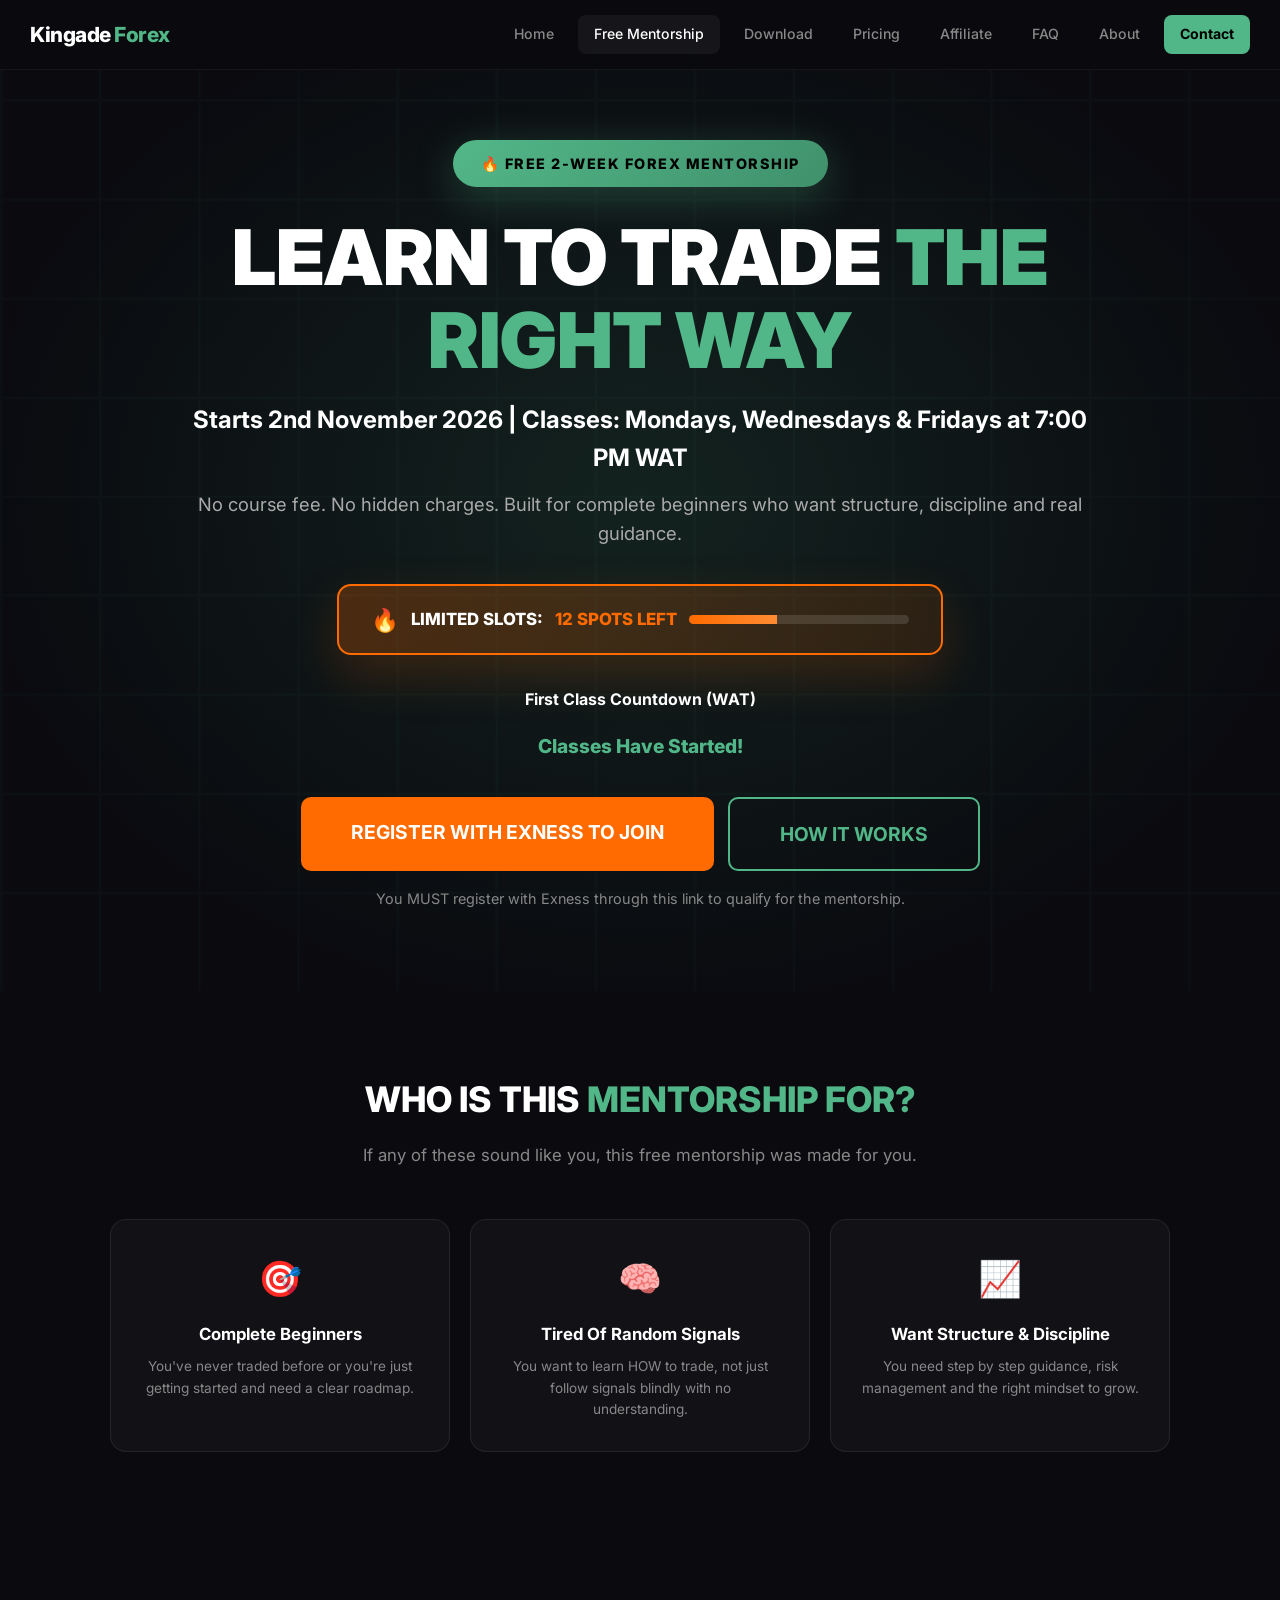
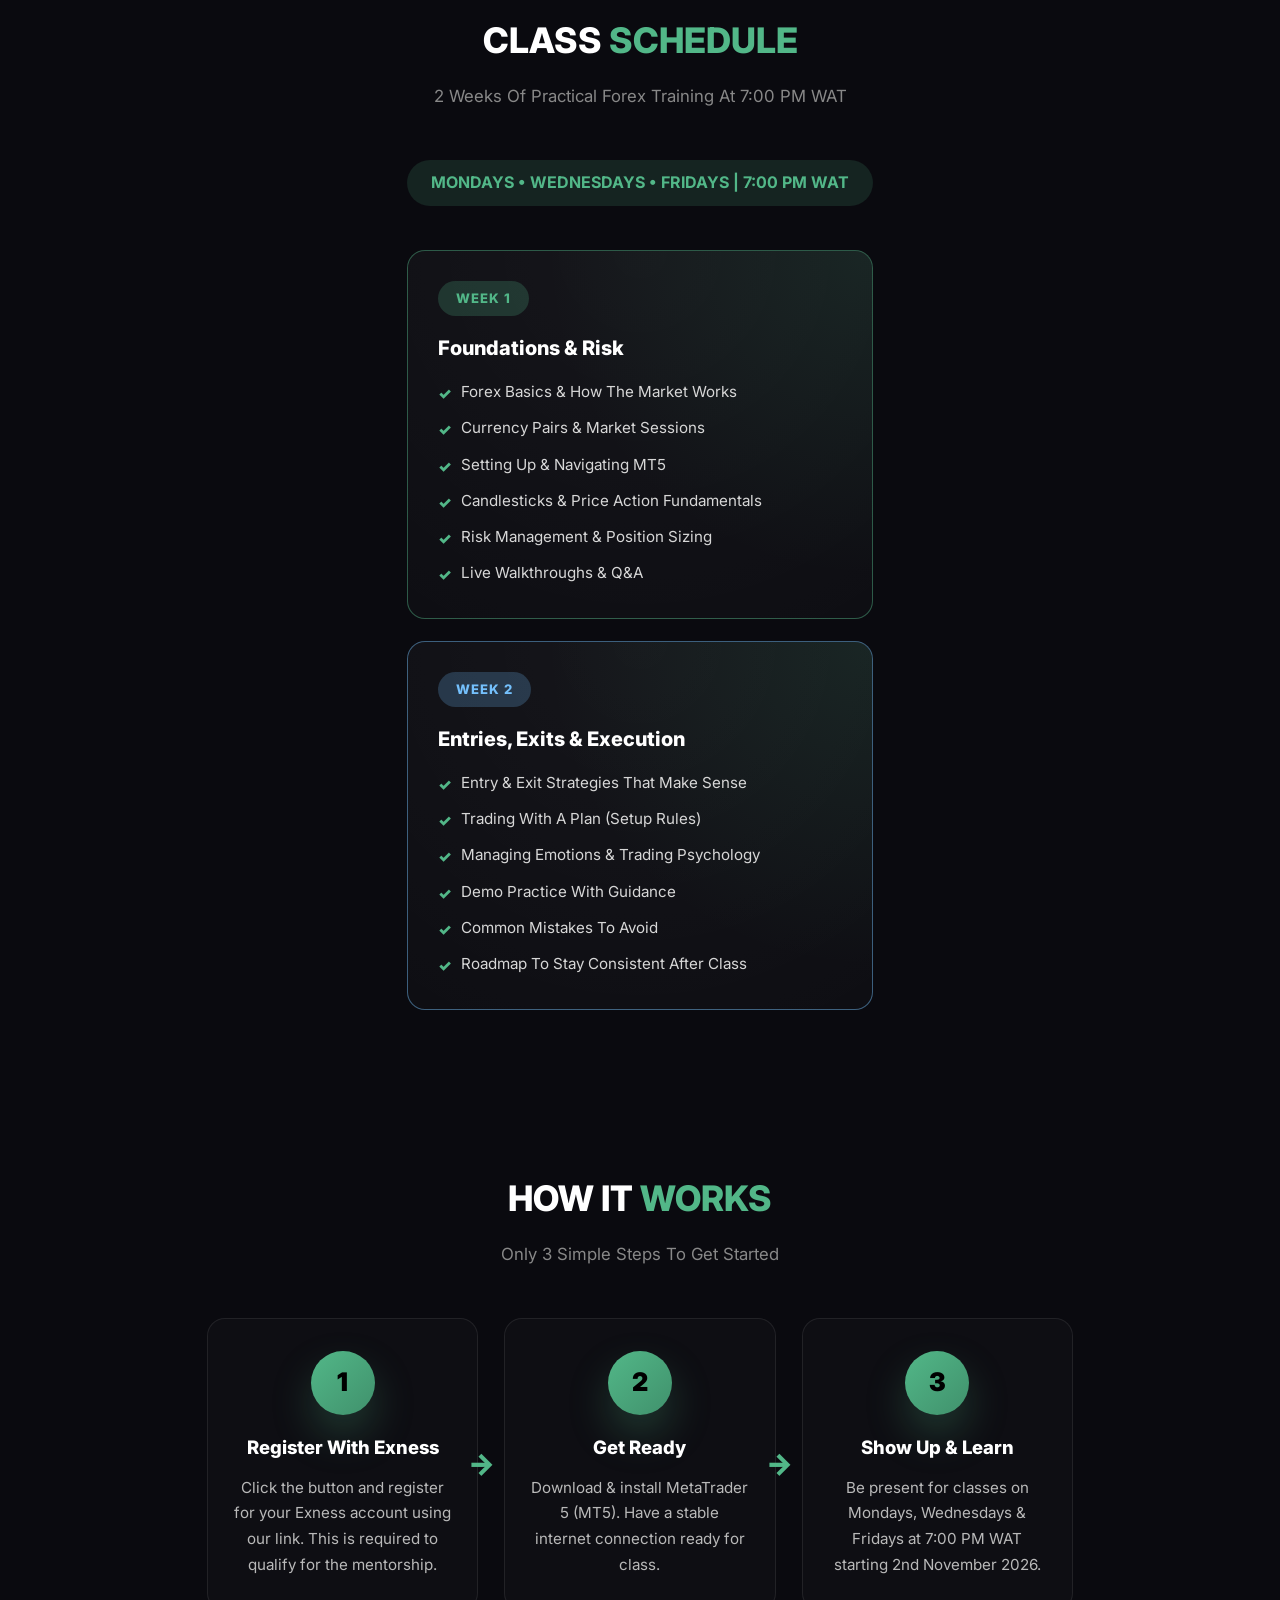
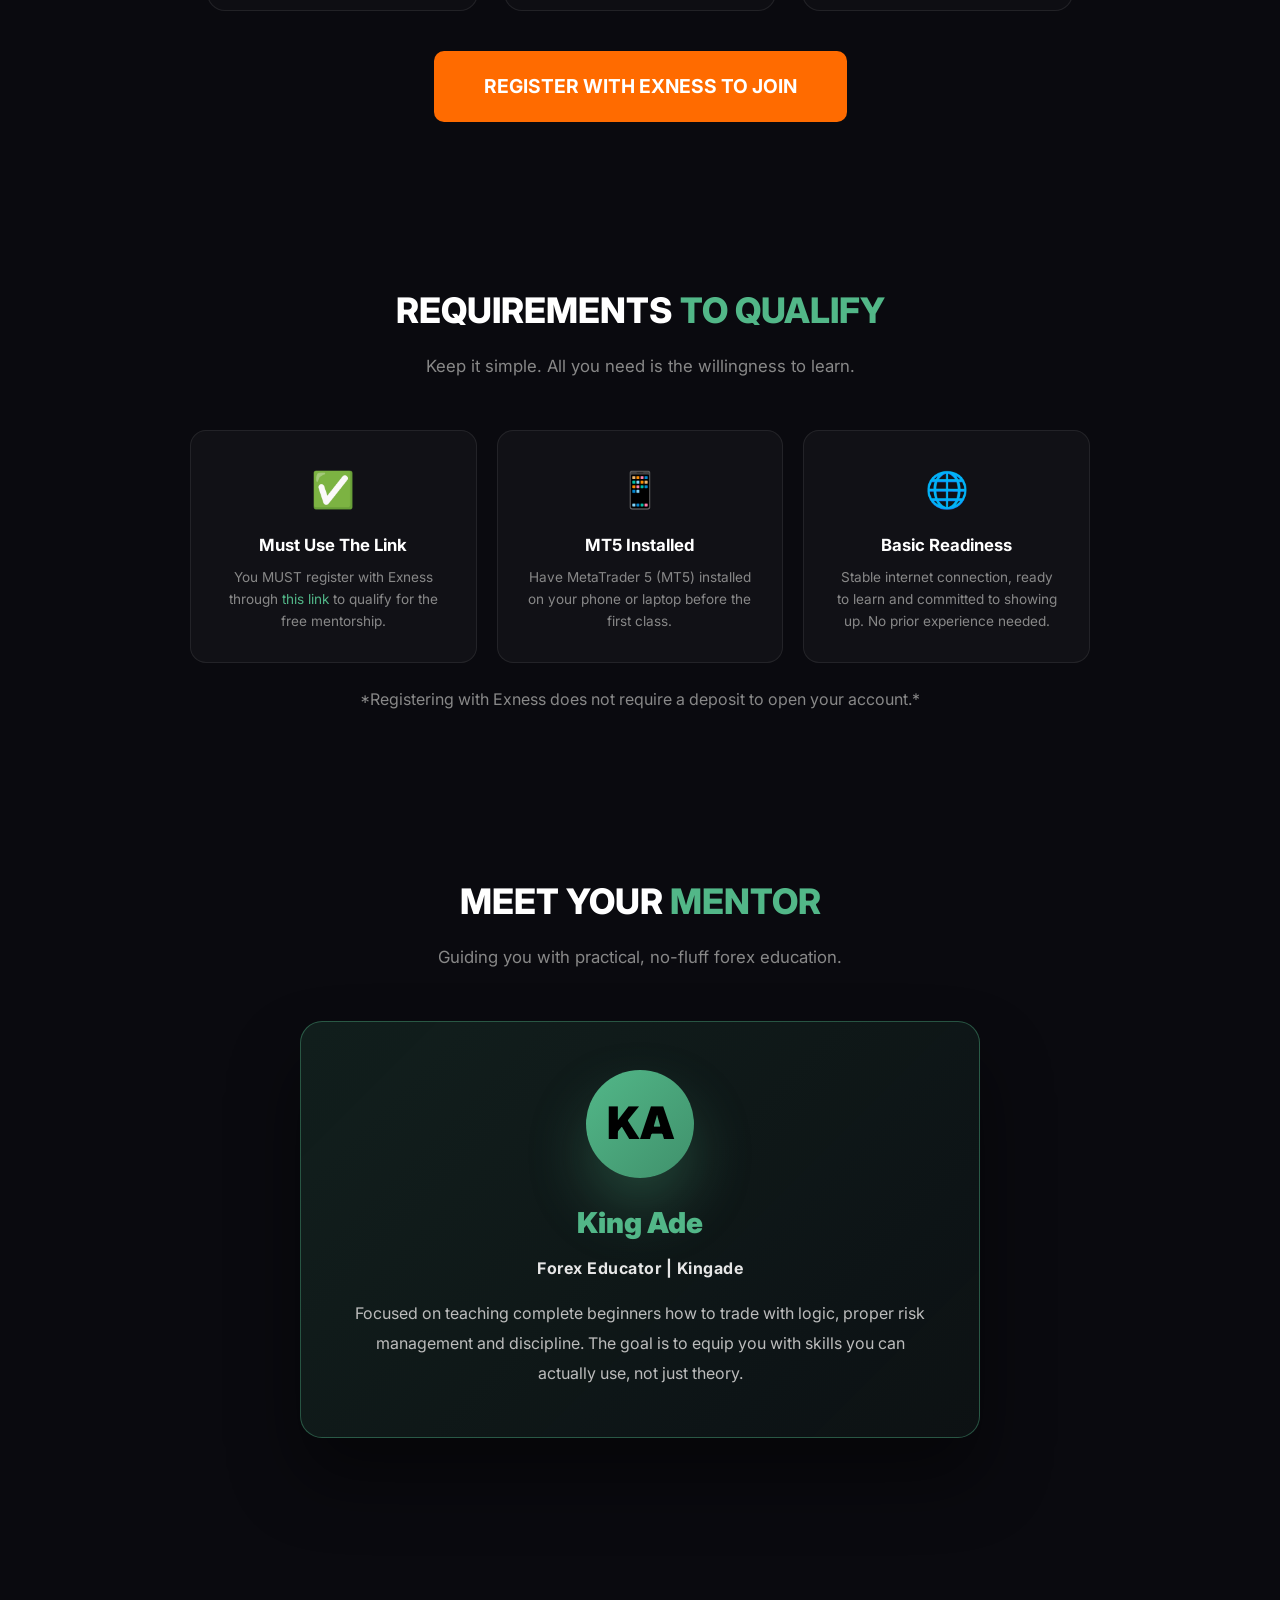
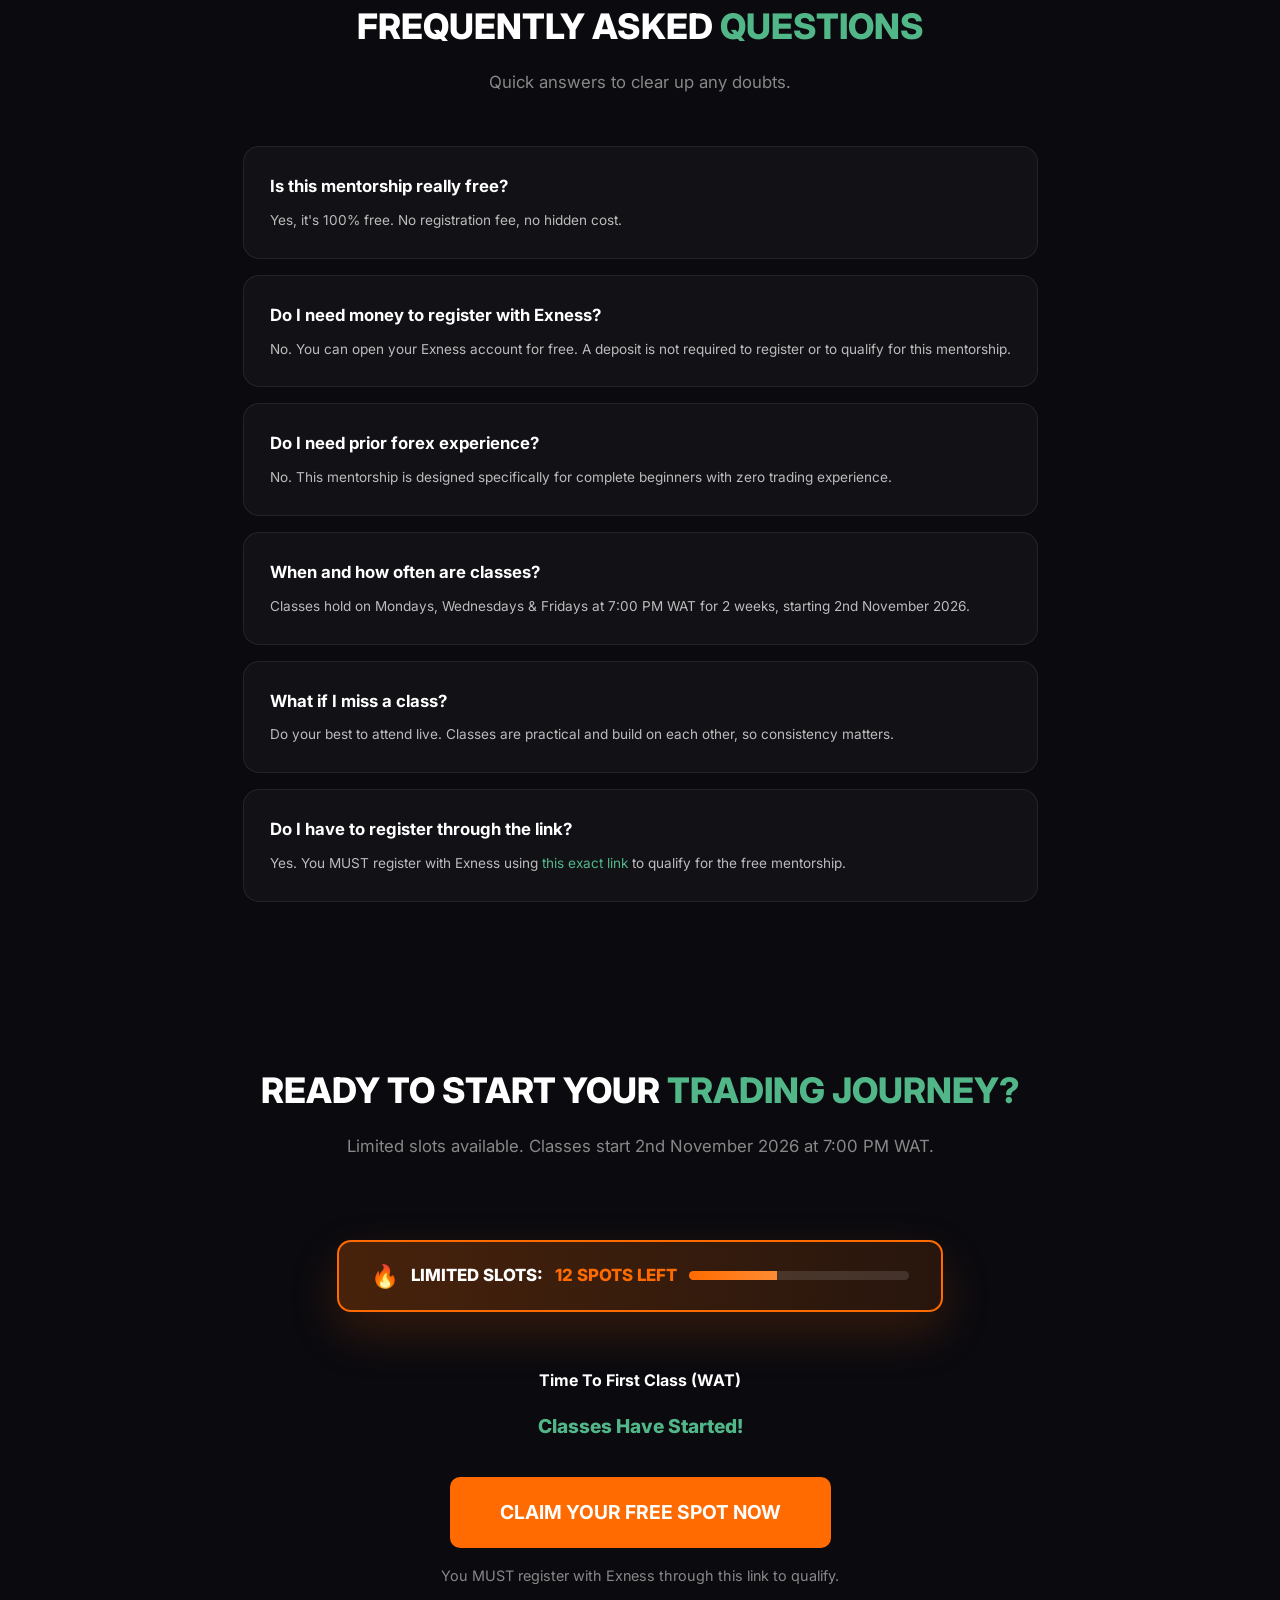
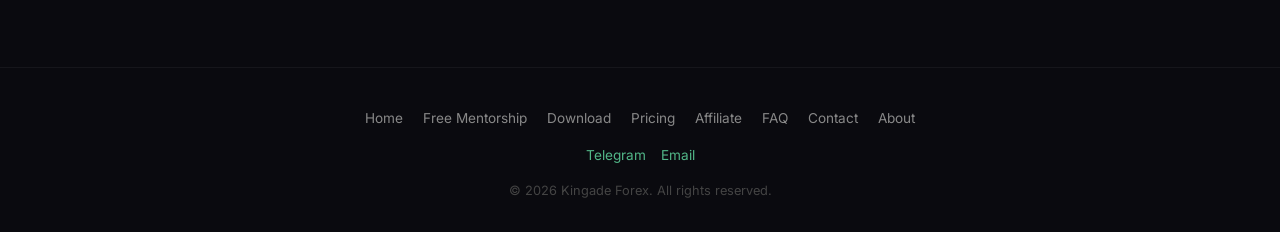
==== mentorship.html @ 373278ce "Add forex mentorship landing page" ====
<!DOCTYPE html>
<html lang="en">
<head>
    <meta charset="UTF-8">
    <meta name="viewport" content="width=device-width, initial-scale=1.0">
    <title>FREE 2-WEEK FOREX MENTORSHIP | Starts 2nd November 2026 | Kingade Forex</title>
    <meta name="description" content="Free 2-week Forex Mentorship by Kingade. Starts 2nd November 2026 at 7PM WAT every Monday, Wednesday & Friday. Register with Exness through our link to qualify.">
    <link rel="stylesheet" href="css/styles.css">
</head>
<body>

<!-- NAVBAR -->
<nav class="navbar">
    <a href="index.html" class="nav-logo"><span>Kingade</span> Forex</a>
    <div class="nav-links">
        <a href="index.html">Home</a>
        <a href="mentorship.html" class="active">Free Mentorship</a>
        <a href="download.html">Download</a>
        <a href="pricing.html">Pricing</a>
        <a href="affiliate.html">Affiliate</a>
        <a href="faq.html">FAQ</a>
        <a href="about.html">About</a>
        <a href="contact.html" class="nav-cta">Contact</a>
    </div>
    <button class="hamburger" onclick="toggleNav()">
        <span></span><span></span><span></span>
    </button>
</nav>

<!-- HERO -->
<section class="mentorship-hero">
    <div class="mentorship-hero-content">
        <div class="mentorship-badge">🔥 FREE 2-WEEK FOREX MENTORSHIP</div>
        <h1>LEARN TO TRADE <span>THE RIGHT WAY</span></h1>
        <p class="subtitle">Starts 2nd November 2026 | Classes: Mondays, Wednesdays & Fridays at 7:00 PM WAT</p>
        <p class="details">No course fee. No hidden charges. Built for complete beginners who want structure, discipline and real guidance.</p>

        <div class="slots-banner" id="slotsBanner" data-total-slots="30" data-remaining-slots="12">
            <span class="fire">🔥</span>
            <span>LIMITED SLOTS:</span>
            <span class="slots-left"><span id="slotsLeft">12</span> SPOTS LEFT</span>
            <div class="slots-bar">
                <div class="slots-fill" id="slotsFill" style="width: 40%;"></div>
            </div>
        </div>

        <p style="color:#fff;margin-bottom:18px;font-weight:700;">First Class Countdown (WAT)</p>
        <div class="countdown" id="mentorshipCountdown">
            <div class="countdown-item">
                <span class="countdown-number" id="cd-days">00</span>
                <span class="countdown-label">Days</span>
            </div>
            <div class="countdown-item">
                <span class="countdown-number" id="cd-hours">00</span>
                <span class="countdown-label">Hours</span>
            </div>
            <div class="countdown-item">
                <span class="countdown-number" id="cd-mins">00</span>
                <span class="countdown-label">Minutes</span>
            </div>
            <div class="countdown-item">
                <span class="countdown-number" id="cd-secs">00</span>
                <span class="countdown-label">Seconds</span>
            </div>
        </div>

        <div class="mentorship-cta">
            <a href="https://one.exnesstrack.net/a/0fpwztsr9d" class="btn btn-orange btn-lg" target="_blank">REGISTER WITH EXNESS TO JOIN</a>
            <a href="#how-it-works" class="btn btn-outline btn-lg">HOW IT WORKS</a>
        </div>
        <p style="color:#888;margin-top:16px;font-size:0.9rem;">You MUST register with Exness through this link to qualify for the mentorship.</p>
    </div>
</section>

<!-- WHO THIS IS FOR -->
<section class="section">
    <div class="section-title">WHO IS THIS <span>MENTORSHIP FOR?</span></div>
    <div class="section-sub">If any of these sound like you, this free mentorship was made for you.</div>
    <div class="card-grid">
        <div class="card">
            <div class="icon">🎯</div>
            <h3>Complete Beginners</h3>
            <p>You've never traded before or you're just getting started and need a clear roadmap.</p>
        </div>
        <div class="card">
            <div class="icon">🧠</div>
            <h3>Tired Of Random Signals</h3>
            <p>You want to learn HOW to trade, not just follow signals blindly with no understanding.</p>
        </div>
        <div class="card">
            <div class="icon">📈</div>
            <h3>Want Structure & Discipline</h3>
            <p>You need step by step guidance, risk management and the right mindset to grow.</p>
        </div>
    </div>
</section>

<!-- CLASS SCHEDULE -->
<section class="section" style="max-width:1200px;">
    <div class="section-title">CLASS <span>SCHEDULE</span></div>
    <div class="section-sub">2 Weeks Of Practical Forex Training At 7:00 PM WAT</div>
    <div class="text-center" style="margin-bottom:10px;">
        <span style="display:inline-block;background:rgba(82,183,136,0.15);color:#52b788;padding:10px 24px;border-radius:999px;font-weight:700;">MONDAYS • WEDNESDAYS • FRIDAYS | 7:00 PM WAT</span>
    </div>
    <div class="timeline-grid">
        <div class="timeline-card week1">
            <span class="timeline-week">WEEK 1</span>
            <h3>Foundations & Risk</h3>
            <ul>
                <li>Forex Basics & How The Market Works</li>
                <li>Currency Pairs & Market Sessions</li>
                <li>Setting Up & Navigating MT5</li>
                <li>Candlesticks & Price Action Fundamentals</li>
                <li>Risk Management & Position Sizing</li>
                <li>Live Walkthroughs & Q&A</li>
            </ul>
        </div>
        <div class="timeline-card week2">
            <span class="timeline-week">WEEK 2</span>
            <h3>Entries, Exits & Execution</h3>
            <ul>
                <li>Entry & Exit Strategies That Make Sense</li>
                <li>Trading With A Plan (Setup Rules)</li>
                <li>Managing Emotions & Trading Psychology</li>
                <li>Demo Practice With Guidance</li>
                <li>Common Mistakes To Avoid</li>
                <li>Roadmap To Stay Consistent After Class</li>
            </ul>
        </div>
    </div>
</section>

<!-- HOW IT WORKS -->
<section class="section" id="how-it-works" style="max-width:1100px;">
    <div class="section-title">HOW IT <span>WORKS</span></div>
    <div class="section-sub">Only 3 Simple Steps To Get Started</div>
    <div class="mentorship-steps">
        <div class="mentorship-step">
            <div class="mentorship-step-num">1</div>
            <h3>Register With Exness</h3>
            <p>Click the button and register for your Exness account using our link. This is required to qualify for the mentorship.</p>
        </div>
        <div class="mentorship-step">
            <div class="mentorship-step-num">2</div>
            <h3>Get Ready</h3>
            <p>Download & install MetaTrader 5 (MT5). Have a stable internet connection ready for class.</p>
        </div>
        <div class="mentorship-step">
            <div class="mentorship-step-num">3</div>
            <h3>Show Up & Learn</h3>
            <p>Be present for classes on Mondays, Wednesdays & Fridays at 7:00 PM WAT starting 2nd November 2026.</p>
        </div>
    </div>
    <div class="text-center" style="margin-top:40px;">
        <a href="https://one.exnesstrack.net/a/0fpwztsr9d" class="btn btn-orange btn-lg" target="_blank">REGISTER WITH EXNESS TO JOIN</a>
    </div>
</section>

<!-- REQUIREMENTS -->
<section class="section">
    <div class="section-title">REQUIREMENTS <span>TO QUALIFY</span></div>
    <div class="section-sub">Keep it simple. All you need is the willingness to learn.</div>
    <div class="card-grid" style="max-width:900px;margin:0 auto;">
        <div class="card">
            <div class="icon">✅</div>
            <h3>Must Use The Link</h3>
            <p>You MUST register with Exness through <a href="https://one.exnesstrack.net/a/0fpwztsr9d" target="_blank" style="color:#52b788;">this link</a> to qualify for the free mentorship.</p>
        </div>
        <div class="card">
            <div class="icon">📱</div>
            <h3>MT5 Installed</h3>
            <p>Have MetaTrader 5 (MT5) installed on your phone or laptop before the first class.</p>
        </div>
        <div class="card">
            <div class="icon">🌐</div>
            <h3>Basic Readiness</h3>
            <p>Stable internet connection, ready to learn and committed to showing up. No prior experience needed.</p>
        </div>
    </div>
    <div class="text-center" style="margin-top:24px;color:#888;">*Registering with Exness does not require a deposit to open your account.*</div>
</section>

<!-- MENTOR -->
<section class="section">
    <div class="section-title">MEET YOUR <span>MENTOR</span></div>
    <div class="section-sub">Guiding you with practical, no-fluff forex education.</div>
    <div class="mentor-card">
        <div class="mentor-avatar">KA</div>
        <h3>King Ade</h3>
        <div class="role">Forex Educator | Kingade</div>
        <p>Focused on teaching complete beginners how to trade with logic, proper risk management and discipline. The goal is to equip you with skills you can actually use, not just theory.</p>
    </div>
</section>

<!-- FAQ -->
<section class="section" style="max-width:900px;">
    <div class="section-title">FREQUENTLY ASKED <span>QUESTIONS</span></div>
    <div class="section-sub">Quick answers to clear up any doubts.</div>
    <div style="display:flex;flex-direction:column;gap:16px;margin-top:40px;">
        <div class="card" style="text-align:left;padding:26px;">
            <h3 style="margin-bottom:10px;">Is this mentorship really free?</h3>
            <p style="color:#bcbcbc;">Yes, it's 100% free. No registration fee, no hidden cost.</p>
        </div>
        <div class="card" style="text-align:left;padding:26px;">
            <h3 style="margin-bottom:10px;">Do I need money to register with Exness?</h3>
            <p style="color:#bcbcbc;">No. You can open your Exness account for free. A deposit is not required to register or to qualify for this mentorship.</p>
        </div>
        <div class="card" style="text-align:left;padding:26px;">
            <h3 style="margin-bottom:10px;">Do I need prior forex experience?</h3>
            <p style="color:#bcbcbc;">No. This mentorship is designed specifically for complete beginners with zero trading experience.</p>
        </div>
        <div class="card" style="text-align:left;padding:26px;">
            <h3 style="margin-bottom:10px;">When and how often are classes?</h3>
            <p style="color:#bcbcbc;">Classes hold on Mondays, Wednesdays & Fridays at 7:00 PM WAT for 2 weeks, starting 2nd November 2026.</p>
        </div>
        <div class="card" style="text-align:left;padding:26px;">
            <h3 style="margin-bottom:10px;">What if I miss a class?</h3>
            <p style="color:#bcbcbc;">Do your best to attend live. Classes are practical and build on each other, so consistency matters.</p>
        </div>
        <div class="card" style="text-align:left;padding:26px;">
            <h3 style="margin-bottom:10px;">Do I have to register through the link?</h3>
            <p style="color:#bcbcbc;">Yes. You MUST register with Exness using <a href="https://one.exnesstrack.net/a/0fpwztsr9d" target="_blank" style="color:#52b788;">this exact link</a> to qualify for the free mentorship.</p>
        </div>
    </div>
</section>

<!-- FINAL CTA -->
<section class="section" style="text-align:center;">
    <div class="section-title">READY TO START YOUR <span>TRADING JOURNEY?</span></div>
    <div class="section-sub">Limited slots available. Classes start 2nd November 2026 at 7:00 PM WAT.</div>
    <div class="slots-banner" id="slotsBanner2" data-total-slots="30" data-remaining-slots="12" style="margin-top:30px;">
        <span class="fire">🔥</span>
        <span>LIMITED SLOTS:</span>
        <span class="slots-left"><span id="slotsLeft2">12</span> SPOTS LEFT</span>
        <div class="slots-bar">
            <div class="slots-fill" id="slotsFill2" style="width: 40%;"></div>
        </div>
    </div>
    <p style="color:#fff;margin:24px 0 18px;font-weight:700;">Time To First Class (WAT)</p>
    <div class="countdown" id="mentorshipCountdown2">
        <div class="countdown-item">
            <span class="countdown-number" id="cd2-days">00</span>
            <span class="countdown-label">Days</span>
        </div>
        <div class="countdown-item">
            <span class="countdown-number" id="cd2-hours">00</span>
            <span class="countdown-label">Hours</span>
        </div>
        <div class="countdown-item">
            <span class="countdown-number" id="cd2-mins">00</span>
            <span class="countdown-label">Minutes</span>
        </div>
        <div class="countdown-item">
            <span class="countdown-number" id="cd2-secs">00</span>
            <span class="countdown-label">Seconds</span>
        </div>
    </div>
    <div class="mentorship-cta" style="margin-top:10px;">
        <a href="https://one.exnesstrack.net/a/0fpwztsr9d" class="btn btn-orange btn-lg" target="_blank">CLAIM YOUR FREE SPOT NOW</a>
    </div>
    <p style="color:#888;margin-top:16px;font-size:0.9rem;">You MUST register with Exness through this link to qualify.</p>
</section>

<!-- FOOTER -->
<footer>
    <div class="footer-links">
        <a href="index.html">Home</a>
        <a href="mentorship.html">Free Mentorship</a>
        <a href="download.html">Download</a>
        <a href="pricing.html">Pricing</a>
        <a href="affiliate.html">Affiliate</a>
        <a href="faq.html">FAQ</a>
        <a href="contact.html">Contact</a>
        <a href="about.html">About</a>
    </div>
    <div class="footer-social">
        <a href="https://t.me/KingAdeFx" target="_blank">Telegram</a>
        <a href="mailto:kingade.fx@gmail.com">Email</a>
    </div>
    <div class="footer-copy">&copy; 2026 Kingade Forex. All rights reserved.</div>
</footer>

<script src="js/main.js"></script>
<script>
    (function() {
        function initDualCountdown() {
            var el1 = document.getElementById('mentorshipCountdown');
            var el2 = document.getElementById('mentorshipCountdown2');
            if (!el1 || !el2) return;

            var targetDate = new Date('2026-11-02T19:00:00+01:00').getTime();

            function update() {
                var now = new Date().getTime();
                var distance = targetDate - now;

                if (distance <= 0) {
                    el1.innerHTML = '<div style="color:#52b788;font-weight:800;font-size:1.2rem;">Classes Have Started!</div>';
                    el2.innerHTML = '<div style="color:#52b788;font-weight:800;font-size:1.2rem;">Classes Have Started!</div>';
                    return;
                }

                var days = Math.floor(distance / (1000 * 60 * 60 * 24));
                var hours = Math.floor((distance % (1000 * 60 * 60 * 24)) / (1000 * 60 * 60));
                var minutes = Math.floor((distance % (1000 * 60 * 60)) / (1000 * 60));
                var seconds = Math.floor((distance % (1000 * 60)) / 1000);

                var setVals = function(prefix) {
                    var d = document.getElementById(prefix + '-days');
                    var h = document.getElementById(prefix + '-hours');
                    var m = document.getElementById(prefix + '-mins');
                    var s = document.getElementById(prefix + '-secs');
                    if (d) d.textContent = String(days).padStart(2, '0');
                    if (h) h.textContent = String(hours).padStart(2, '0');
                    if (m) m.textContent = String(minutes).padStart(2, '0');
                    if (s) s.textContent = String(seconds).padStart(2, '0');
                };

                setVals('cd');
                setVals('cd2');
            }

            update();
            setInterval(update, 1000);
        }

        function initDualSlots() {
            var b1 = document.getElementById('slotsBanner');
            var b2 = document.getElementById('slotsBanner2');
            if (!b1 || !b2) return;

            var total = parseInt(b1.getAttribute('data-total-slots') || '30', 10);
            var remaining = parseInt(b1.getAttribute('data-remaining-slots') || '12', 10);
            if (remaining < 0) remaining = 0;
            if (remaining > total) remaining = total;

            var sl1 = document.getElementById('slotsLeft');
            var sf1 = document.getElementById('slotsFill');
            var sl2 = document.getElementById('slotsLeft2');
            var sf2 = document.getElementById('slotsFill2');

            if (sl1) sl1.textContent = remaining;
            if (sl2) sl2.textContent = remaining;
            var pct = total === 0 ? 0 : (remaining / total) * 100;
            if (sf1) sf1.style.width = pct + '%';
            if (sf2) sf2.style.width = pct + '%';
        }

        if (document.readyState === 'loading') {
            document.addEventListener('DOMContentLoaded', function() {
                initDualCountdown();
                initDualSlots();
            });
        } else {
            initDualCountdown();
            initDualSlots();
        }
    })();
</script>
</body>
</html>
---- css/styles.css ----
/* Kingade Scalper Bot — Shared Styles */
@import url('https://fonts.googleapis.com/css2?family=Inter:wght@400;500;600;700;800;900&display=swap');

*, *::before, *::after { margin: 0; padding: 0; box-sizing: border-box; }
html { scroll-behavior: smooth; }
body {
    font-family: 'Inter', sans-serif; background: #0a0a0f; color: #fff;
    line-height: 1.6; min-height: 100vh; display: flex; flex-direction: column;
}
a { color: inherit; text-decoration: none; }
main { flex: 1; }

/* ===== NAVBAR ===== */
.navbar {
    position: fixed; top: 0; left: 0; right: 0; z-index: 9999;
    background: rgba(10,10,15,0.85); backdrop-filter: blur(20px);
    border-bottom: 1px solid rgba(255,255,255,0.05);
    padding: 0 30px; height: 70px; display: flex; align-items: center;
    justify-content: space-between;
}
.nav-logo {
    font-size: 1.3rem; font-weight: 800; color: #52b788;
    text-decoration: none; letter-spacing: -0.5px;
}
.nav-logo span { color: #fff; }
.nav-links { display: flex; gap: 8px; align-items: center; }
.nav-links a {
    padding: 8px 16px; border-radius: 8px; font-size: 0.88rem; font-weight: 500;
    color: #888; transition: all 0.3s; text-decoration: none;
}
.nav-links a:hover, .nav-links a.active { color: #fff; background: rgba(255,255,255,0.05); }
.nav-cta {
    background: #52b788 !important; color: #000 !important; font-weight: 700 !important;
}
.nav-cta:hover { background: #40916c !important; }
.hamburger {
    display: none; background: none; border: none; cursor: pointer;
    flex-direction: column; gap: 5px; padding: 5px;
}
.hamburger span {
    display: block; width: 24px; height: 2px; background: #fff;
    transition: all 0.3s; border-radius: 2px;
}
.hamburger.open span:nth-child(1) { transform: rotate(45deg) translate(5px, 5px); }
.hamburger.open span:nth-child(2) { opacity: 0; }
.hamburger.open span:nth-child(3) { transform: rotate(-45deg) translate(5px, -5px); }

@media (max-width: 768px) {
    .hamburger { display: flex; }
    .nav-links {
        position: fixed; top: 70px; left: 0; right: 0;
        background: rgba(10,10,15,0.98); backdrop-filter: blur(20px);
        flex-direction: column; padding: 20px; gap: 5px;
        border-bottom: 1px solid rgba(255,255,255,0.05);
        display: none;
    }
    .nav-links.open { display: flex; }
    .nav-links a { width: 100%; text-align: center; padding: 12px; }
}

/* ===== HERO ===== */
.hero {
    min-height: 100vh; display: flex; flex-direction: column;
    align-items: center; justify-content: center; text-align: center;
    padding: 100px 20px 60px; position: relative; overflow: hidden;
    background: #0a0a0f;
}
.hero::before {
    content: ''; position: absolute; top: -50%; left: -50%;
    width: 200%; height: 200%;
    background: radial-gradient(circle, rgba(45,106,79,0.15) 0%, transparent 50%);
    animation: pulse 4s ease-in-out infinite; z-index: 1;
}
@keyframes pulse { 0%,100%{transform:scale(1)} 50%{transform:scale(1.1)} }
#chartCanvas {
    position: absolute; top: 0; left: 0; width: 100%; height: 100%;
    z-index: 0; opacity: 0.6;
}
.hero h1 {
    font-size: clamp(2.5rem,8vw,5rem); font-weight: 800; line-height: 1.1;
    margin-bottom: 20px; position: relative; z-index: 1;
}
.hero h1 span { color: #52b788; }
.hero .subtitle {
    font-size: clamp(1rem,3vw,1.3rem); color: #888; max-width: 600px;
    margin-bottom: 40px; position: relative; z-index: 1;
}
.hero-btns {
    display: flex; gap: 15px; justify-content: center; flex-wrap: wrap;
    position: relative; z-index: 1;
}

/* ===== PAGE HERO (inner pages) ===== */
.page-hero {
    padding: 140px 20px 60px; text-align: center;
    background: linear-gradient(180deg, #0a0a0f 0%, #0d0d14 100%);
}
.page-hero h1 {
    font-size: clamp(2rem,5vw,3.2rem); font-weight: 800; margin-bottom: 12px;
}
.page-hero h1 span { color: #52b788; }
.page-hero p { color: #888; font-size: 1.1rem; max-width: 600px; margin: 0 auto; }

/* ===== BUTTONS ===== */
.btn {
    display: inline-block; padding: 16px 40px; border-radius: 10px;
    font-weight: 700; font-size: 1.05rem; text-decoration: none;
    transition: all 0.3s; border: none; cursor: pointer;
    font-family: 'Inter', sans-serif; text-align: center;
}
.btn-primary { background: #52b788; color: #000; }
.btn-primary:hover { background: #40916c; transform: translateY(-2px); }
.btn-outline { background: transparent; border: 2px solid #52b788; color: #52b788; }
.btn-outline:hover { background: #52b788; color: #000; }
.btn-orange { background: #FF6B00; color: #fff; }
.btn-orange:hover { background: #e55d00; transform: translateY(-2px); }
.btn-yellow { background: #fcc419; color: #000; }
.btn-yellow:hover { background: #e6b800; transform: translateY(-2px); }
.btn-sm { padding: 12px 28px; font-size: 0.95rem; }
.btn-lg { padding: 20px 50px; font-size: 1.2rem; }

/* ===== SECTIONS ===== */
.section { padding: 80px 20px; max-width: 1100px; margin: 0 auto; }
.section-dark { background: #0d0d14; }
.section-full { padding: 80px 20px; }
.section-title {
    font-size: 2.2rem; font-weight: 800; text-align: center; margin-bottom: 15px;
}
.section-title span { color: #52b788; }
.section-sub {
    text-align: center; color: #888; font-size: 1.05rem;
    margin-bottom: 50px; max-width: 600px; margin-left: auto; margin-right: auto;
}

/* ===== STATS BAR ===== */
.stats {
    display: flex; gap: 40px; flex-wrap: wrap; justify-content: center;
    padding: 60px 20px; background: #0d0d14;
    border-top: 1px solid rgba(255,255,255,0.05);
    border-bottom: 1px solid rgba(255,255,255,0.05);
}
.stat { text-align: center; min-width: 140px; }
.stat-num { font-size: 2.8rem; font-weight: 800; color: #52b788; }
.stat-label { font-size: 0.9rem; color: #888; margin-top: 5px; }

/* ===== CARDS (features, steps, etc.) ===== */
.card-grid {
    display: grid; grid-template-columns: repeat(3, 1fr); gap: 20px;
}
.card {
    background: rgba(255,255,255,0.03); border: 1px solid rgba(255,255,255,0.08);
    border-radius: 16px; padding: 30px; text-align: center;
    transition: transform 0.3s, border-color 0.3s;
}
.card:hover { transform: translateY(-3px); border-color: #52b788; }
.card .icon { font-size: 2.2rem; margin-bottom: 15px; }
.card h3 { font-size: 1.05rem; margin-bottom: 8px; }
.card p { font-size: 0.85rem; color: #888; line-height: 1.6; }

/* ===== STEP CARDS ===== */
.steps-grid { display: flex; gap: 25px; flex-wrap: wrap; justify-content: center; }
.step-card {
    flex: 1; min-width: 170px; max-width: 200px; text-align: center;
    background: rgba(255,255,255,0.03); border: 1px solid rgba(255,255,255,0.08);
    border-radius: 16px; padding: 30px 20px; transition: transform 0.3s, border-color 0.3s;
}
.step-card:hover { transform: translateY(-3px); border-color: #52b788; }
.step-num {
    width: 55px; height: 55px; border-radius: 50%; background: #52b788; color: #000;
    font-size: 1.4rem; font-weight: 800; display: flex; align-items: center;
    justify-content: center; margin: 0 auto 15px;
}
.step-card .icon { font-size: 1.8rem; margin-bottom: 10px; }
.step-card h3 { font-size: 0.95rem; margin-bottom: 8px; color: #fff; }
.step-card p { font-size: 0.8rem; color: #888; line-height: 1.6; }

/* ===== RESULTS ===== */
.results-box {
    background: linear-gradient(135deg, rgba(45,106,79,0.1), rgba(45,106,79,0.03));
    border: 1px solid rgba(82,183,136,0.2); border-radius: 20px; padding: 40px;
}
.results-grid {
    display: grid; grid-template-columns: repeat(6, 1fr);
    gap: 25px; text-align: center;
}
.result-item h4 {
    font-size: 0.8rem; color: #888; text-transform: uppercase;
    letter-spacing: 1px; margin-bottom: 8px;
}
.result-item .val { font-size: 1.8rem; font-weight: 800; color: #52b788; }
.result-item .val.blue { color: #74c0fc; }
.result-item .val.orange { color: #fcc419; }
.result-item .sub { font-size: 0.78rem; color: #666; margin-top: 4px; }

/* ===== TESTIMONIALS ===== */
.testimonials-wrapper { overflow: hidden; position: relative; padding: 20px 0; }
.testimonials-track {
    display: flex; gap: 20px; width: max-content;
    animation: scrollTestimonials 30s linear infinite;
}
.testimonials-track:hover { animation-play-state: paused; }
@keyframes scrollTestimonials {
    0% { transform: translateX(0); }
    100% { transform: translateX(-50%); }
}
.testimonial {
    background: rgba(255,255,255,0.03); border: 1px solid rgba(255,255,255,0.08);
    border-radius: 16px; padding: 30px; min-width: 340px; max-width: 340px;
    flex-shrink: 0; transition: transform 0.3s, border-color 0.3s;
}
.testimonial:hover { transform: translateY(-5px); border-color: #52b788; }
.stars { color: #fcc419; font-size: 1.1rem; margin-bottom: 12px; }
.testimonial p {
    font-size: 0.95rem; color: #ccc; font-style: italic;
    line-height: 1.7; margin-bottom: 15px;
}
.testimonial .author { font-size: 0.85rem; color: #52b788; font-weight: 600; }

/* ===== PRICING ===== */
.pricing { display: flex; gap: 30px; flex-wrap: wrap; justify-content: center; }
.price-card {
    background: rgba(255,255,255,0.03); border: 1px solid rgba(255,255,255,0.08);
    border-radius: 20px; padding: 40px 35px; text-align: center; width: 300px;
    transition: transform 0.3s, border-color 0.3s;
    display: flex; flex-direction: column; align-items: stretch;
}
.price-card:hover { transform: translateY(-5px); border-color: #52b788; }
.price-card.popular {
    border-color: #52b788;
    background: linear-gradient(135deg, rgba(45,106,79,0.15), rgba(45,106,79,0.05));
}
.popular-badge {
    background: #52b788; color: #000; padding: 4px 14px; border-radius: 20px;
    font-size: 12px; font-weight: 700; display: inline-block; margin-bottom: 15px;
}
.price-card h3 { font-size: 1.1rem; margin-bottom: 10px; color: #ccc; }
.price { font-size: 3.2rem; font-weight: 800; color: #fff; }
.price span { font-size: 1rem; color: #888; font-weight: 400; }
.price-desc { font-size: 0.85rem; color: #888; margin: 15px 0 25px; line-height: 1.6; }
.price-features { text-align: left; margin-bottom: 30px; flex: 1; }
.price-features li {
    list-style: none; padding: 8px 0; font-size: 0.9rem; color: #aaa;
    border-bottom: 1px solid rgba(255,255,255,0.05);
}
.price-features li::before { content: '\2713 '; color: #52b788; font-weight: 700; }
.price-card .btn { margin-top: auto; }

/* ===== FAQ ===== */
.faq { max-width: 750px; margin: 0 auto; }
.faq-item { border-bottom: 1px solid rgba(255,255,255,0.08); padding: 25px 0; }
.faq-item h3 { font-size: 1rem; margin-bottom: 10px; color: #fff; }
.faq-item p { font-size: 0.9rem; color: #888; line-height: 1.7; }

/* ===== CONTACT ===== */
.contact-grid {
    display: flex; gap: 30px; flex-wrap: wrap; justify-content: center;
    max-width: 800px; margin: 0 auto;
}
.contact-card {
    flex: 1; min-width: 250px; background: rgba(255,255,255,0.03);
    border: 1px solid rgba(255,255,255,0.08); border-radius: 16px;
    padding: 40px 30px; text-align: center; transition: transform 0.3s, border-color 0.3s;
}
.contact-card:hover { transform: translateY(-3px); border-color: #52b788; }
.contact-card .icon { font-size: 2.5rem; margin-bottom: 15px; }
.contact-card h3 { font-size: 1.1rem; margin-bottom: 8px; }
.contact-card p { font-size: 0.85rem; color: #888; margin-bottom: 20px; }

/* ===== FORMS ===== */
.form-group { margin-bottom: 16px; }
.form-group label {
    display: block; font-size: 0.85rem; color: #888; margin-bottom: 6px;
}
.form-group input, .form-group select, .form-group textarea {
    width: 100%; background: rgba(255,255,255,0.05); border: 1px solid rgba(255,255,255,0.1);
    border-radius: 8px; padding: 12px 15px; color: #fff; font-size: 0.9rem;
    font-family: 'Inter', sans-serif; outline: none; transition: border-color 0.3s;
}
.form-group input:focus, .form-group select:focus, .form-group textarea:focus {
    border-color: #52b788;
}
.form-group input::placeholder, .form-group textarea::placeholder { color: #555; }
.form-group select option { background: #1a1a2e; color: #fff; }
.form-group textarea { min-height: 120px; resize: vertical; }

/* ===== BROKER CTA ===== */
.broker-cta {
    text-align: center; padding: 70px 30px; margin: 0 auto; max-width: 900px;
    background: linear-gradient(135deg, #1a1a2e 0%, #0a2a4a 50%, #1a1a2e 100%);
    border: 1px solid rgba(255,107,0,0.3); border-radius: 20px;
    display: flex; flex-direction: column; align-items: center;
}
.broker-cta h2 { font-size: 2rem; margin-bottom: 10px; }
.broker-cta .subtitle { color: #888; font-size: 1rem; margin-bottom: 12px; max-width: 500px; }
.broker-cta .features-text {
    color: #52b788; font-size: 0.9rem; margin-bottom: 30px; letter-spacing: 0.5px;
}
.broker-note { margin-top: 18px; font-size: 0.8rem; color: #666; }
.broker-skip { margin-top: 10px; font-size: 0.85rem; }
.broker-skip a { color: #888; text-decoration: underline; }
.broker-skip a:hover { color: #fff; }

/* ===== AFFILIATE ===== */
.affiliate-grid {
    display: flex; gap: 30px; flex-wrap: wrap; justify-content: center; margin-top: 40px;
}
.affiliate-card {
    background: rgba(255,255,255,0.03); border: 1px solid rgba(255,255,255,0.08);
    border-radius: 16px; padding: 30px; flex: 1; min-width: 200px; max-width: 220px;
    text-align: center; transition: transform 0.3s, border-color 0.3s;
}
.affiliate-card:hover { transform: translateY(-3px); border-color: #52b788; }
.affiliate-card .icon { font-size: 2rem; margin-bottom: 12px; }
.affiliate-card h3 { font-size: 1rem; margin-bottom: 8px; color: #fff; }
.affiliate-card p { font-size: 0.82rem; color: #888; line-height: 1.6; }
.affiliate-earnings {
    background: linear-gradient(135deg, rgba(82,183,136,0.1), rgba(82,183,136,0.03));
    border: 1px solid rgba(82,183,136,0.2); border-radius: 20px;
    padding: 35px; margin-top: 30px;
}
.earnings-grid {
    display: flex; gap: 30px; flex-wrap: wrap; justify-content: center; text-align: center;
}
.earnings-item h4 {
    font-size: 0.8rem; color: #888; text-transform: uppercase;
    letter-spacing: 1px; margin-bottom: 8px;
}
.earnings-item .val { font-size: 2rem; font-weight: 800; color: #52b788; }
.earnings-item .sub { font-size: 0.78rem; color: #666; margin-top: 4px; }

/* ===== AFFILIATE DASHBOARD ===== */
.dash-header { text-align: center; margin-bottom: 40px; }
.dash-header h1 {
    font-size: 1.8rem; font-weight: 800; margin-bottom: 5px;
    background: linear-gradient(135deg, #52b788, #40916c);
    -webkit-background-clip: text; -webkit-text-fill-color: transparent;
    background-clip: text;
}
.dash-header p { color: #888; font-size: 0.9rem; }
.login-box {
    background: rgba(255,255,255,0.03); border: 1px solid rgba(255,255,255,0.08);
    border-radius: 16px; padding: 35px; max-width: 450px; margin: 0 auto;
    text-align: center;
}
.login-box h2 { font-size: 1.2rem; margin-bottom: 8px; }
.login-box p { color: #888; font-size: 0.85rem; margin-bottom: 20px; }
.login-error { color: #ff6b6b; font-size: 0.8rem; margin-top: 10px; display: none; }
.dash-content { display: none; }
.user-bar {
    display: flex; justify-content: space-between; align-items: center;
    background: rgba(255,255,255,0.03); border: 1px solid rgba(255,255,255,0.08);
    border-radius: 12px; padding: 18px 25px; margin-bottom: 25px;
}
.user-bar h2 { font-size: 1.1rem; }
.user-bar h2 span { color: #52b788; }
.logout-btn {
    background: rgba(255,107,107,0.1); border: 1px solid rgba(255,107,107,0.3);
    color: #ff6b6b; padding: 8px 18px; border-radius: 8px; cursor: pointer;
    font-size: 0.8rem; font-family: 'Inter', sans-serif; transition: background 0.3s;
}
.logout-btn:hover { background: rgba(255,107,107,0.2); }
.stat-grid {
    display: grid; grid-template-columns: repeat(4, 1fr); gap: 15px; margin-bottom: 25px;
}
.stat-card {
    background: rgba(255,255,255,0.03); border: 1px solid rgba(255,255,255,0.08);
    border-radius: 12px; padding: 22px; text-align: center;
}
.stat-card .label {
    font-size: 0.75rem; color: #888; text-transform: uppercase;
    letter-spacing: 1px; margin-bottom: 8px;
}
.stat-card .value { font-size: 1.8rem; font-weight: 800; }
.stat-card .value.green { color: #52b788; }
.stat-card .value.yellow { color: #fcc419; }
.stat-card .sub { font-size: 0.7rem; color: #555; margin-top: 4px; }
.code-box {
    background: linear-gradient(135deg, rgba(82,183,136,0.1), rgba(82,183,136,0.03));
    border: 1px solid rgba(82,183,136,0.2); border-radius: 16px;
    padding: 30px; text-align: center; margin-bottom: 25px;
}
.code-box h3 {
    font-size: 0.85rem; color: #888; text-transform: uppercase;
    letter-spacing: 1px; margin-bottom: 12px;
}
.code-display {
    display: inline-block; background: rgba(255,255,255,0.05);
    border: 2px dashed #52b788; border-radius: 10px; padding: 15px 35px;
    font-size: 1.8rem; font-weight: 900; letter-spacing: 3px;
    color: #52b788; margin-bottom: 12px; user-select: all;
}
.copy-btn {
    background: #52b788; color: #000; border: none; border-radius: 8px;
    padding: 10px 25px; font-size: 0.85rem; font-weight: 700; cursor: pointer;
    transition: background 0.3s; font-family: 'Inter', sans-serif;
}
.copy-btn:hover { background: #40916c; }
.code-note { font-size: 0.75rem; color: #555; margin-top: 10px; }
.referral-link {
    background: rgba(255,255,255,0.03); border: 1px solid rgba(255,255,255,0.08);
    border-radius: 16px; padding: 25px; margin-bottom: 25px;
}
.referral-link h3 { font-size: 1rem; margin-bottom: 10px; }
.link-display { display: flex; gap: 10px; align-items: center; }
.link-input {
    flex: 1; background: rgba(255,255,255,0.05); border: 1px solid rgba(255,255,255,0.1);
    border-radius: 8px; padding: 12px 15px; color: #52b788; font-size: 0.85rem;
    font-family: 'Inter', sans-serif; outline: none; user-select: all;
}
.payout-section {
    background: rgba(255,255,255,0.03); border: 1px solid rgba(255,255,255,0.08);
    border-radius: 16px; padding: 30px; margin-bottom: 25px;
}
.payout-section h3 { font-size: 1rem; margin-bottom: 15px; }
.payout-grid { display: flex; gap: 15px; flex-wrap: wrap; }
.payout-input {
    flex: 1; min-width: 200px; background: rgba(255,255,255,0.05);
    border: 1px solid rgba(255,255,255,0.1); border-radius: 8px;
    padding: 12px 15px; color: #fff; font-size: 0.85rem;
    font-family: 'Inter', sans-serif; outline: none;
}
.payout-input:focus { border-color: #52b788; }
.payout-input::placeholder { color: #555; }
.payout-btn {
    background: #fcc419; color: #000; border: none; border-radius: 8px;
    padding: 12px 30px; font-size: 0.9rem; font-weight: 700; cursor: pointer;
    transition: background 0.3s; font-family: 'Inter', sans-serif;
}
.payout-btn:hover { background: #e6b800; }
.sales-table {
    width: 100%; background: rgba(255,255,255,0.03); border: 1px solid rgba(255,255,255,0.08);
    border-radius: 16px; overflow: hidden; margin-bottom: 25px;
}
.sales-table h3 { padding: 20px 25px 0; font-size: 1rem; }
table { width: 100%; border-collapse: collapse; margin-top: 15px; }
th {
    text-align: left; padding: 12px 25px; font-size: 0.7rem; color: #555;
    text-transform: uppercase; letter-spacing: 1px;
    border-bottom: 1px solid rgba(255,255,255,0.05);
}
td {
    padding: 14px 25px; font-size: 0.85rem;
    border-bottom: 1px solid rgba(255,255,255,0.03);
}
td:last-child { color: #52b788; font-weight: 700; }
.no-sales { text-align: center; padding: 30px; color: #555; font-size: 0.85rem; }

/* ===== ABOUT ===== */
.about-story {
    max-width: 750px; margin: 0 auto; text-align: center;
}
.about-story p {
    font-size: 1rem; color: #aaa; line-height: 1.8; margin-bottom: 20px;
}
.values-grid {
    display: grid; grid-template-columns: repeat(auto-fit, minmax(220px,1fr));
    gap: 25px; max-width: 900px; margin: 0 auto;
}
.value-card {
    background: rgba(255,255,255,0.03); border: 1px solid rgba(255,255,255,0.08);
    border-radius: 16px; padding: 35px 25px; text-align: center;
    transition: transform 0.3s, border-color 0.3s;
}
.value-card:hover { transform: translateY(-3px); border-color: #52b788; }
.value-card .icon { font-size: 2.5rem; margin-bottom: 15px; }
.value-card h3 { font-size: 1.1rem; margin-bottom: 8px; }
.value-card p { font-size: 0.85rem; color: #888; line-height: 1.6; }

/* ===== CTA BANNER ===== */
.cta-banner {
    text-align: center; padding: 80px 20px;
    background: linear-gradient(135deg, rgba(45,106,79,0.15), rgba(45,106,79,0.05));
    border-top: 1px solid rgba(82,183,136,0.2);
    border-bottom: 1px solid rgba(82,183,136,0.2);
}
.cta-banner h2 { font-size: 2rem; margin-bottom: 12px; }
.cta-banner p { color: #888; margin-bottom: 30px; font-size: 1.05rem; }

/* ===== CHAT WIDGET ===== */
.chat-widget { position: fixed; bottom: 30px; right: 30px; z-index: 10000; }
.chat-btn {
    width: 65px; height: 65px; border-radius: 50%;
    background: #2AABEE; color: #fff; border: none;
    font-size: 28px; cursor: pointer; box-shadow: 0 4px 20px rgba(42,171,238,0.4);
    transition: all 0.3s; display: flex; align-items: center; justify-content: center;
}
.chat-btn:hover { transform: scale(1.1); box-shadow: 0 6px 30px rgba(42,171,238,0.6); }
.chat-popup {
    display: none; position: absolute; bottom: 80px; right: 0;
    width: 340px; background: #1a1a2e; border-radius: 16px;
    border: 1px solid rgba(255,255,255,0.1); overflow: hidden;
    box-shadow: 0 10px 40px rgba(0,0,0,0.5);
}
.chat-popup.active { display: block; }
.chat-header {
    background: #2AABEE; padding: 18px 20px; display: flex;
    align-items: center; gap: 12px;
}
.chat-header-avatar {
    width: 40px; height: 40px; border-radius: 50%;
    background: #1a1a2e; display: flex; align-items: center;
    justify-content: center; font-size: 18px; color: #2AABEE; font-weight: 700;
}
.chat-header-info h4 { font-size: 0.95rem; color: #fff; }
.chat-header-info p { font-size: 0.75rem; color: rgba(255,255,255,0.7); }
.chat-body { padding: 20px; min-height: 180px; }
.chat-msg {
    background: rgba(255,255,255,0.05); padding: 12px 16px;
    border-radius: 12px 12px 12px 0; margin-bottom: 12px;
    font-size: 0.9rem; color: #ccc; line-height: 1.5;
}
.chat-options { padding: 0 20px 20px; display: flex; flex-direction: column; gap: 8px; }
.chat-option {
    display: flex; align-items: center; gap: 10px; padding: 12px 16px;
    background: rgba(42,171,238,0.1); border: 1px solid rgba(42,171,238,0.2);
    border-radius: 10px; color: #fff; text-decoration: none;
    font-size: 0.9rem; transition: all 0.3s;
}
.chat-option:hover { background: rgba(42,171,238,0.2); border-color: #2AABEE; }
.chat-option span { font-size: 1.2rem; }

/* ===== FOOTER ===== */
footer {
    text-align: center; padding: 40px 20px 30px;
    border-top: 1px solid rgba(255,255,255,0.05);
}
.footer-links {
    display: flex; gap: 20px; justify-content: center; flex-wrap: wrap;
    margin-bottom: 15px;
}
.footer-links a {
    color: #888; font-size: 0.85rem; transition: color 0.3s;
}
.footer-links a:hover { color: #52b788; }
.footer-social {
    display: flex; gap: 15px; justify-content: center; margin-bottom: 15px;
}
.footer-social a {
    color: #52b788; font-size: 0.85rem; transition: color 0.3s;
}
.footer-social a:hover { color: #fff; }
.footer-copy { font-size: 0.8rem; color: #444; }

/* ===== MENTORSHIP PAGE ===== */
.mentorship-hero {
    min-height: 100vh; display: flex; flex-direction: column;
    align-items: center; justify-content: center; text-align: center;
    padding: 140px 20px 80px; position: relative; overflow: hidden;
    background: radial-gradient(ellipse at center, rgba(45,106,79,0.25) 0%, #0a0a0f 75%);
}
.mentorship-hero::before {
    content: ''; position: absolute; top: 0; left: 0; right: 0; bottom: 0;
    background: url('data:image/svg+xml,<svg xmlns="http://www.w3.org/2000/svg" viewBox="0 0 100 100"><defs><pattern id="grid" width="10" height="10" patternUnits="userSpaceOnUse"><path d="M 10 0 L 0 0 0 10" fill="none" stroke="rgba(82,183,136,0.08)" stroke-width="0.5"/></pattern></defs><rect width="100" height="100" fill="url(%23grid)"/></svg>');
    opacity: 0.4; z-index: 0;
}
.mentorship-hero-content {
    position: relative; z-index: 1; max-width: 900px; width: 100%;
}
.mentorship-badge {
    display: inline-block; background: linear-gradient(135deg, #52b788, #40916c);
    color: #000; padding: 12px 28px; border-radius: 50px;
    font-weight: 800; font-size: 0.9rem; margin-bottom: 30px;
    text-transform: uppercase; letter-spacing: 1.5px;
    box-shadow: 0 10px 40px rgba(82,183,136,0.3);
}
.mentorship-hero h1 {
    font-size: clamp(2.3rem,7vw,4.8rem); font-weight: 900; line-height: 1.08;
    margin-bottom: 18px; letter-spacing: -0.5px;
}
.mentorship-hero h1 span { color: #52b788; }
.mentorship-hero .subtitle {
    font-size: clamp(1.1rem,3vw,1.5rem); color: #fff;
    margin-bottom: 12px; font-weight: 700;
}
.mentorship-hero .details {
    font-size: clamp(0.95rem,2.5vw,1.15rem); color: #aaa;
    margin-bottom: 35px;
}
.countdown {
    display: flex; gap: 12px; justify-content: center; flex-wrap: wrap;
    margin-bottom: 35px;
}
.countdown-item {
    background: linear-gradient(180deg, rgba(255,255,255,0.08) 0%, rgba(255,255,255,0.03) 100%);
    border: 1px solid rgba(82,183,136,0.4);
    border-radius: 14px; padding: 18px 14px; min-width: 78px;
    backdrop-filter: blur(12px); box-shadow: 0 15px 40px rgba(0,0,0,0.4);
}
.countdown-number {
    font-size: clamp(1.8rem,4vw,2.4rem); font-weight: 900; color: #52b788;
    display: block; line-height: 1;
}
.countdown-label {
    font-size: 0.7rem; color: #888; text-transform: uppercase;
    letter-spacing: 1.8px; margin-top: 8px; display: block;
}
.slots-banner {
    background: linear-gradient(90deg, rgba(255,107,0,0.25), rgba(255,107,0,0.12));
    border: 2px solid #FF6B00; border-radius: 14px;
    padding: 16px 32px; margin-bottom: 32px;
    display: inline-flex; align-items: center; gap: 12px; flex-wrap: wrap;
    justify-content: center; font-weight: 800; font-size: 1.05rem;
    box-shadow: 0 20px 50px rgba(255,107,0,0.18);
}
.slots-banner .fire { font-size: 1.4rem; }
.slots-left { color: #FF6B00; }
.slots-bar {
    width: 220px; height: 9px; background: rgba(255,255,255,0.12);
    border-radius: 999px; overflow: hidden;
}
.slots-fill {
    height: 100%; background: linear-gradient(90deg, #FF6B00, #ff8c33);
    transition: width 0.4s ease;
}
.mentorship-cta {
    display: flex; gap: 14px; justify-content: center; flex-wrap: wrap;
}

/* ===== TIMELINE ===== */
.timeline-grid {
    display: grid; grid-template-columns: repeat(auto-fit, minmax(260px, 1fr));
    gap: 22px; margin-top: 44px;
}
.timeline-card {
    background: radial-gradient(circle at top, rgba(255,255,255,0.05), rgba(255,255,255,0.02));
    border: 1px solid rgba(255,255,255,0.1); border-radius: 18px;
    padding: 30px; text-align: left;
    position: relative; overflow: hidden;
}
.timeline-card::after {
    content: ''; position: absolute; inset: 0;
    background: radial-gradient(circle at top right, rgba(82,183,136,0.12), transparent 55%);
    pointer-events: none;
}
.timeline-card > * { position: relative; z-index: 1; }
.timeline-card.week1 { border-color: rgba(82,183,136,0.45); }
.timeline-card.week2 { border-color: rgba(116,192,252,0.45); }
.timeline-week {
    display: inline-block; padding: 7px 18px; border-radius: 999px;
    font-size: 0.82rem; font-weight: 800; margin-bottom: 16px;
    text-transform: uppercase; letter-spacing: 1px;
}
.week1 .timeline-week { background: rgba(82,183,136,0.22); color: #52b788; }
.week2 .timeline-week { background: rgba(116,192,252,0.22); color: #74c0fc; }
.timeline-card h3 { margin-bottom: 16px; font-size: 1.25rem; font-weight: 800; }
.timeline-card ul { list-style: none; display: flex; flex-direction: column; gap: 10px; }
.timeline-card li {
    display: flex; align-items: flex-start; gap: 10px;
    color: #d7d7d7; font-size: 0.95rem; line-height: 1.6;
}
.timeline-card li::before {
    content: '✓'; color: #52b788; font-weight: 900; margin-top: 2px;
}

/* ===== MENTORSHIP STEPS ===== */
.mentorship-steps {
    display: grid; grid-template-columns: repeat(auto-fit, minmax(230px, 1fr));
    gap: 26px; margin-top: 46px;
}
.mentorship-step {
    text-align: center; position: relative;
    background: rgba(255,255,255,0.02); border: 1px solid rgba(255,255,255,0.08);
    border-radius: 18px; padding: 32px 26px;
}
.mentorship-step:not(:last-child)::after {
    content: '→'; position: absolute; right: -18px; top: 50%; transform: translateY(-50%);
    color: #52b788; font-size: 1.8rem; font-weight: 900;
}
.mentorship-step-num {
    width: 64px; height: 64px; border-radius: 50%;
    background: linear-gradient(135deg, #52b788, #40916c);
    color: #000; font-size: 1.6rem; font-weight: 900;
    display: flex; align-items: center; justify-content: center;
    margin: 0 auto 18px; box-shadow: 0 20px 40px rgba(82,183,136,0.25);
}
.mentorship-step h3 { margin-bottom: 12px; font-size: 1.16rem; font-weight: 800; }
.mentorship-step p { color: #b9b9b9; font-size: 0.95rem; line-height: 1.7; }

/* ===== MENTOR CARD ===== */
.mentor-card {
    background: linear-gradient(135deg, rgba(45,106,79,0.22), rgba(45,106,79,0.08));
    border: 1px solid rgba(82,183,136,0.4); border-radius: 22px;
    padding: clamp(30px,6vw,48px); text-align: center; max-width: 680px;
    margin: 48px auto 0; box-shadow: 0 40px 70px rgba(0,0,0,0.45);
}
.mentor-avatar {
    width: 108px; height: 108px; border-radius: 50%;
    background: linear-gradient(135deg, #52b788, #40916c);
    color: #000; font-size: 2.8rem; font-weight: 900;
    display: flex; align-items: center; justify-content: center;
    margin: 0 auto 22px; box-shadow: 0 30px 60px rgba(82,183,136,0.28);
}
.mentor-card h3 { font-size: clamp(1.4rem,4vw,1.8rem); margin-bottom: 10px; color: #52b788; font-weight: 900; }
.mentor-card .role { color: #e6e6e6; margin-bottom: 16px; font-weight: 700; letter-spacing: 0.5px; }
.mentor-card p { color: #bcbcbc; line-height: 1.9; font-size: 1rem; }

/* ===== MENTORSHIP RESPONSIVE ===== */
@media (max-width: 980px) {
    .mentorship-step:not(:last-child)::after { display: none; }
}
@media (max-width: 768px) {
    .countdown { gap: 10px; }
    .countdown-item { min-width: 72px; padding: 16px 12px; }
    .countdown-number { font-size: 1.7rem; }
    .slots-banner { flex-direction: column; text-align: center; padding: 18px 22px; }
    .slots-bar { width: 180px; }
    .timeline-card { padding: 26px; }
    .mentor-card { margin: 44px 16px 0; }
}

/* ===== UTILITIES ===== */
.text-center { text-align: center; }
.mt-20 { margin-top: 20px; }
.mt-40 { margin-top: 40px; }
.mb-20 { margin-bottom: 20px; }
.mb-40 { margin-bottom: 40px; }
@media (max-width: 700px) {
    .stat-grid { grid-template-columns: repeat(2, 1fr); }
    .link-display { flex-direction: column; }
    .payout-grid { flex-direction: column; }
    .card-grid { grid-template-columns: repeat(2, 1fr); }
    .results-grid { grid-template-columns: repeat(3, 1fr); }
}
@media (max-width: 480px) {
    .card-grid { grid-template-columns: 1fr; }
    .results-grid { grid-template-columns: repeat(2, 1fr); }
}
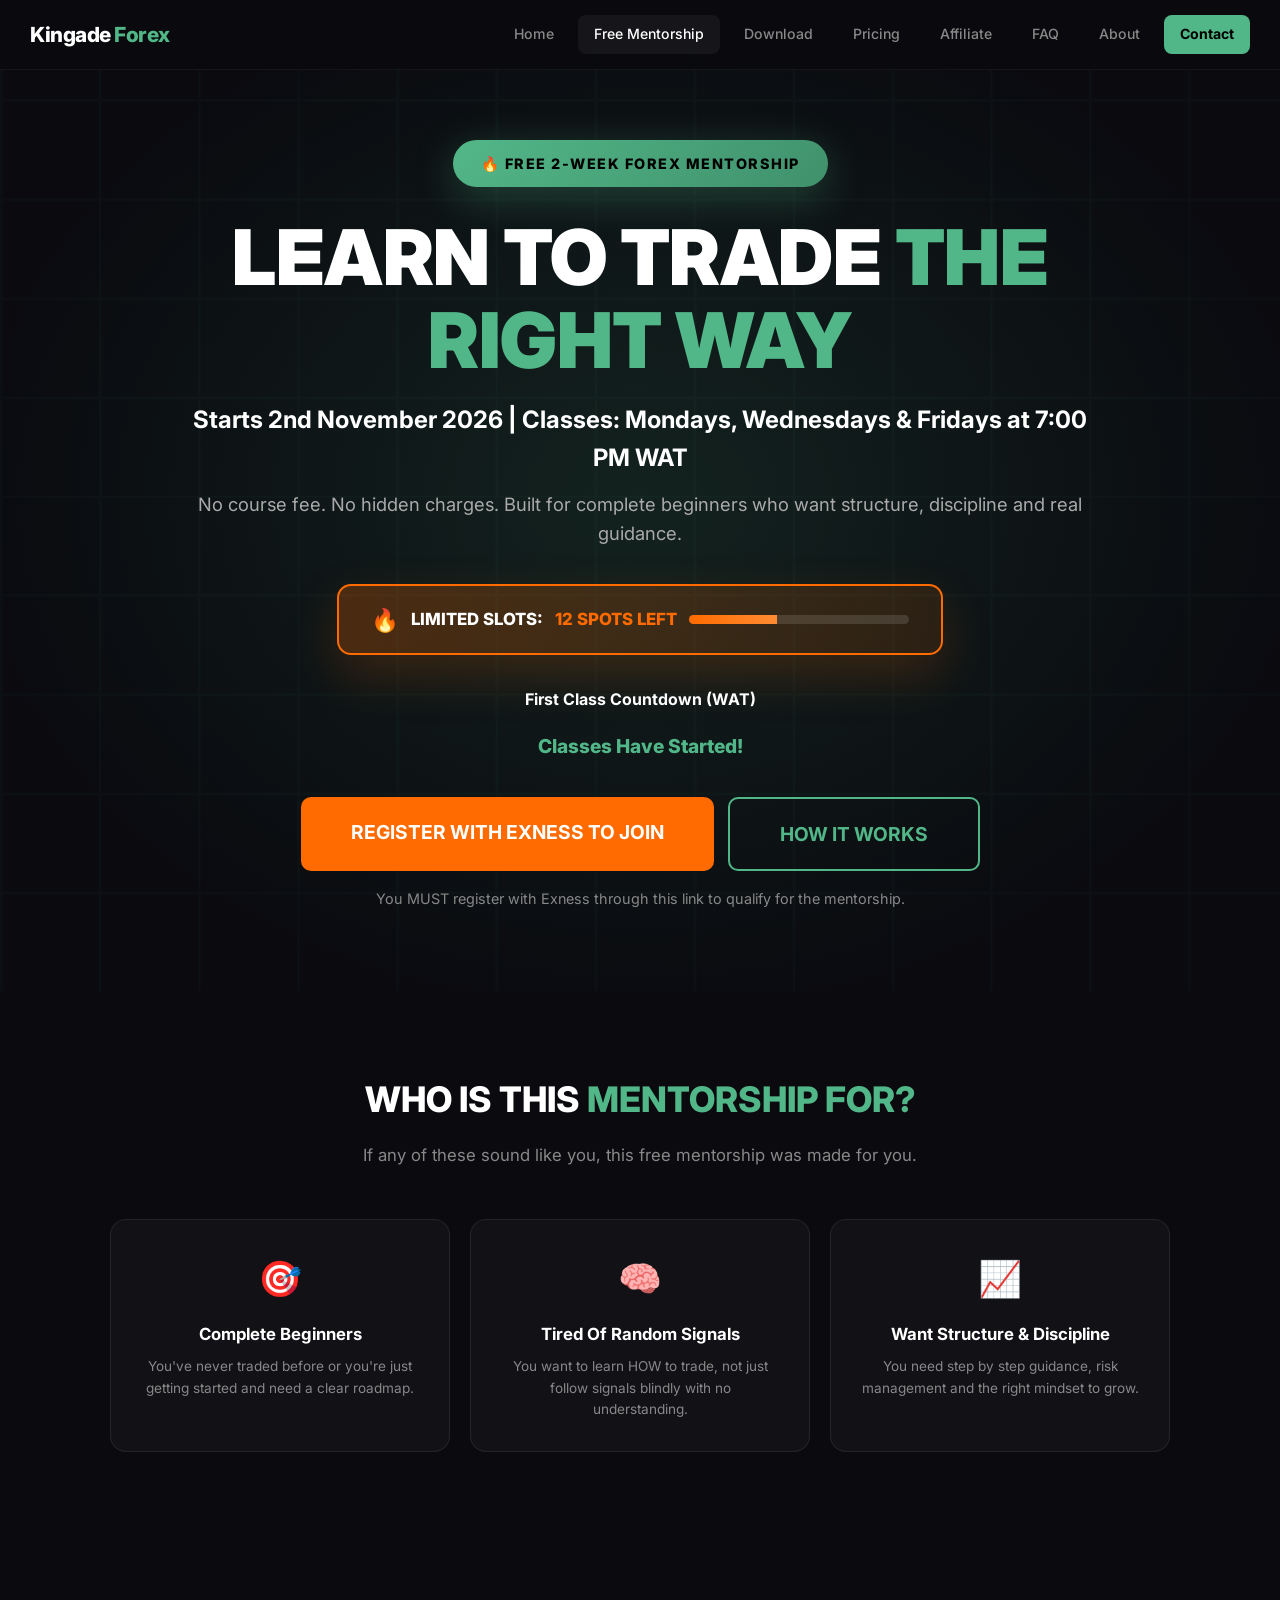
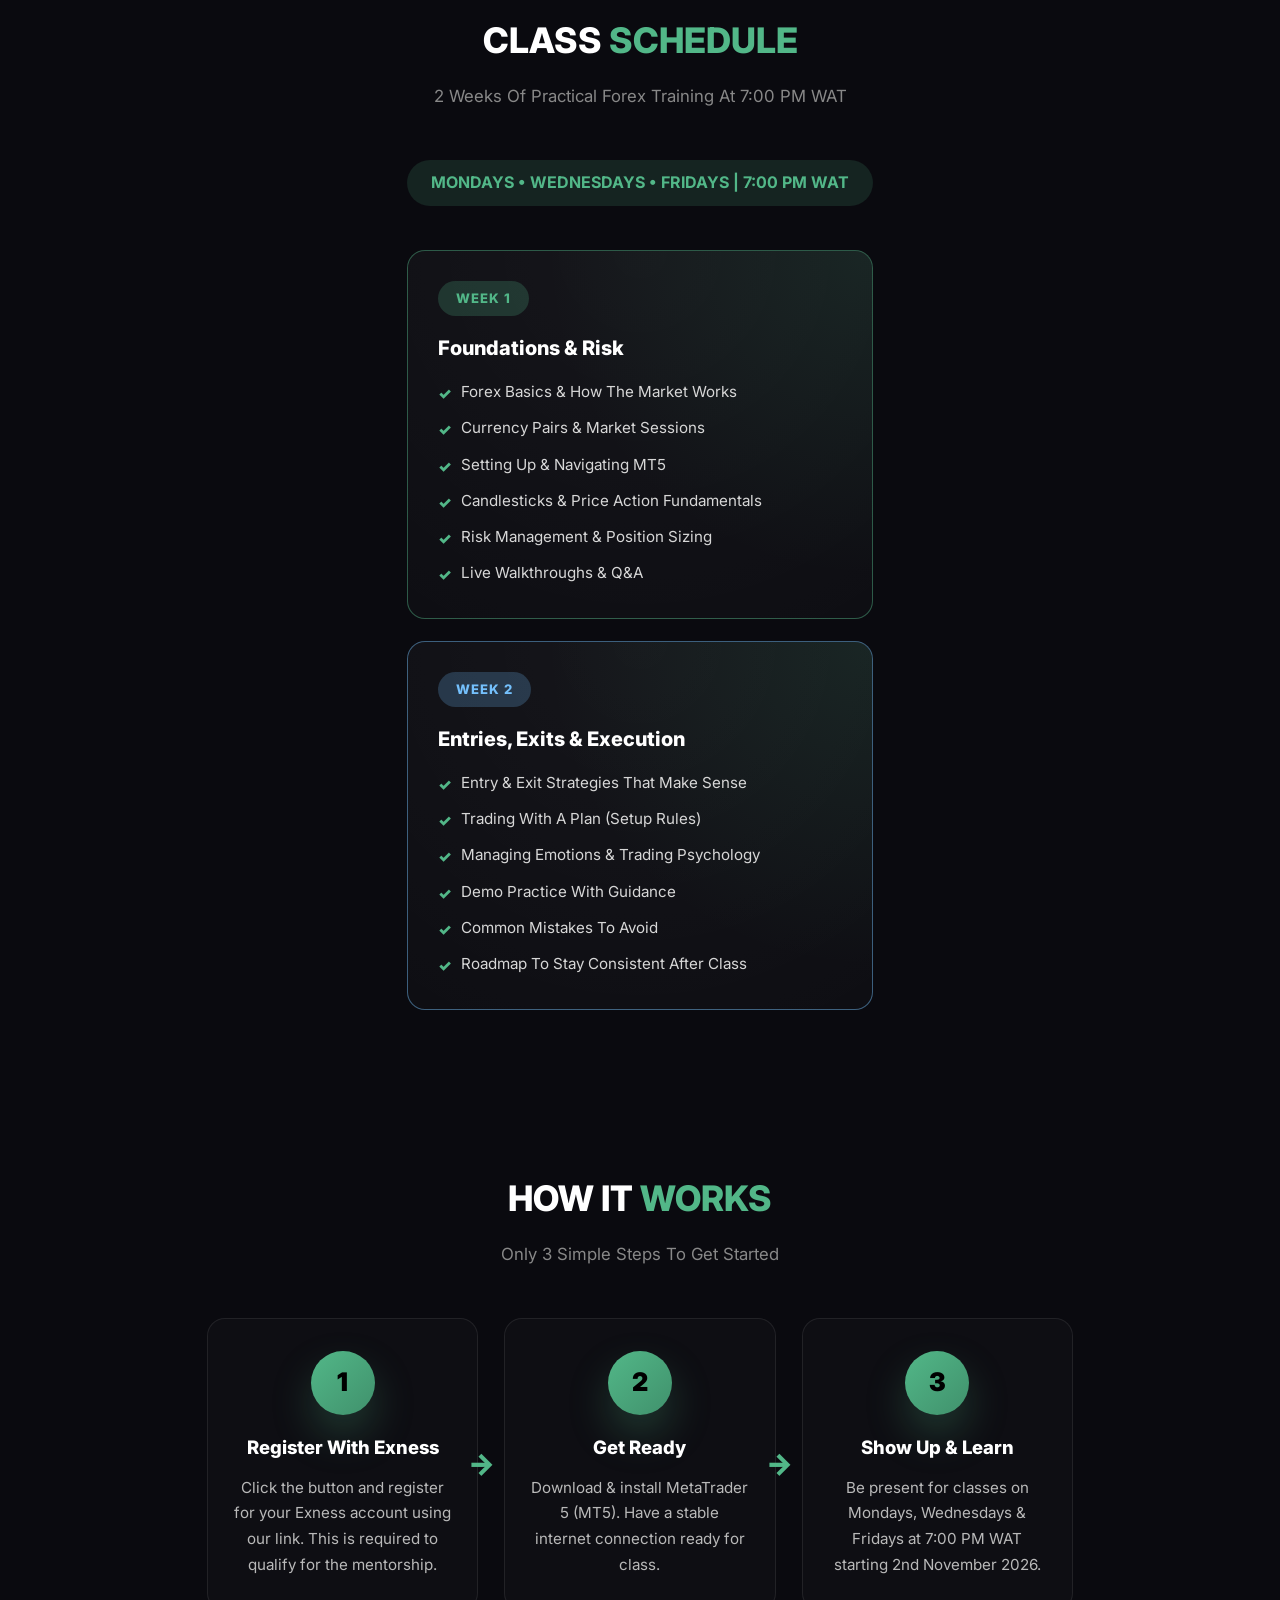
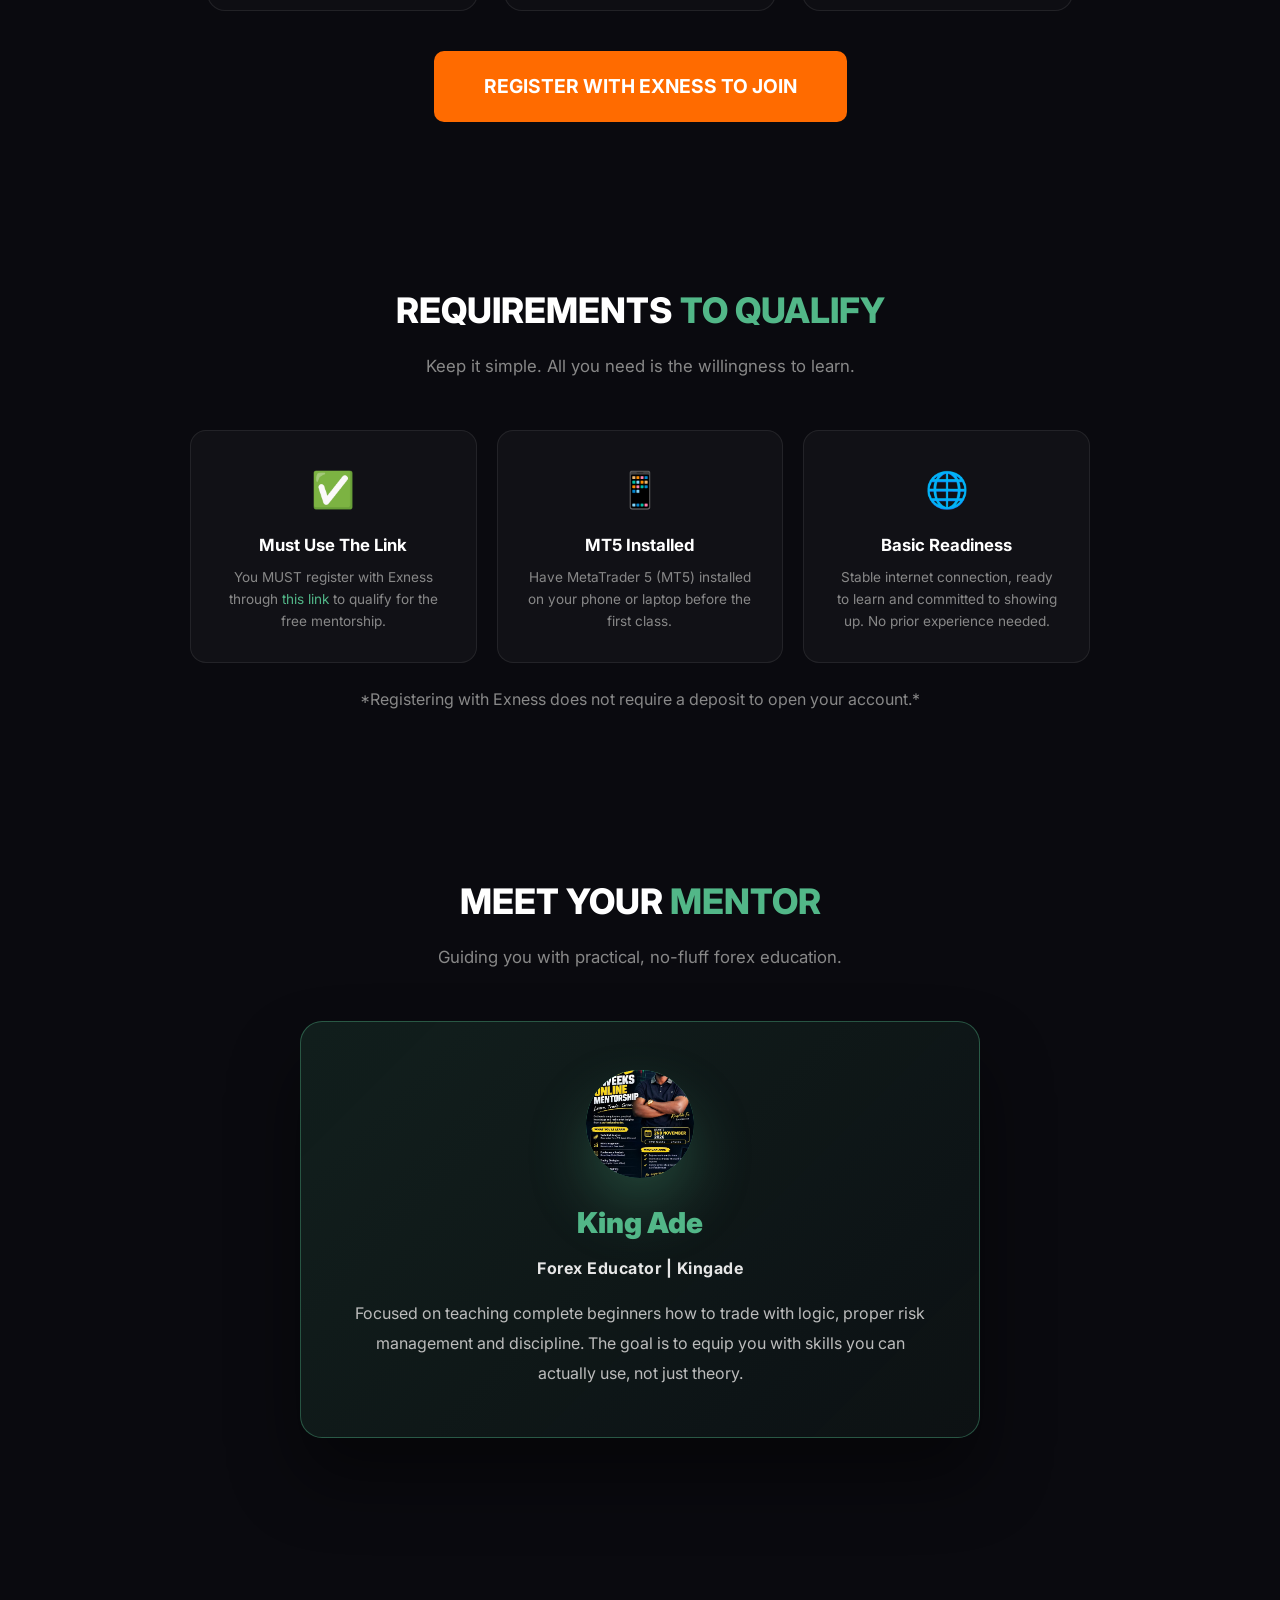
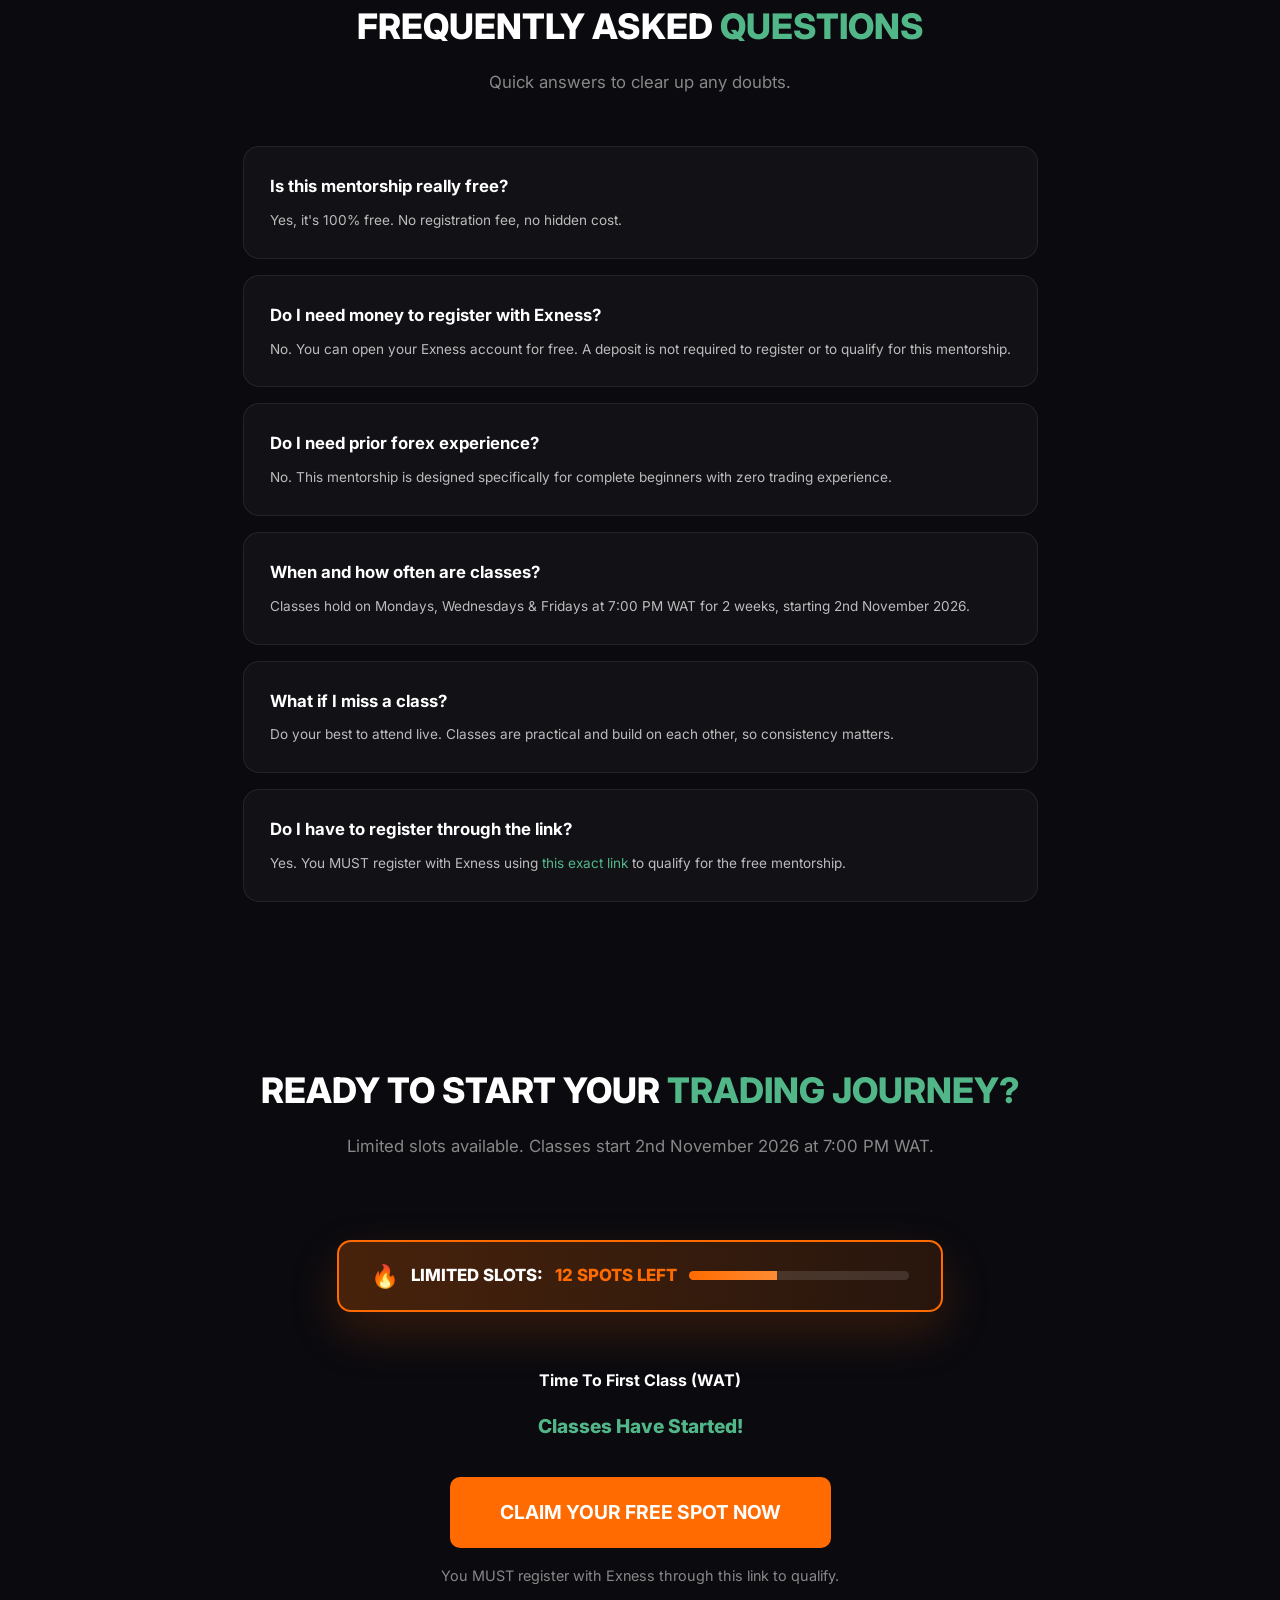
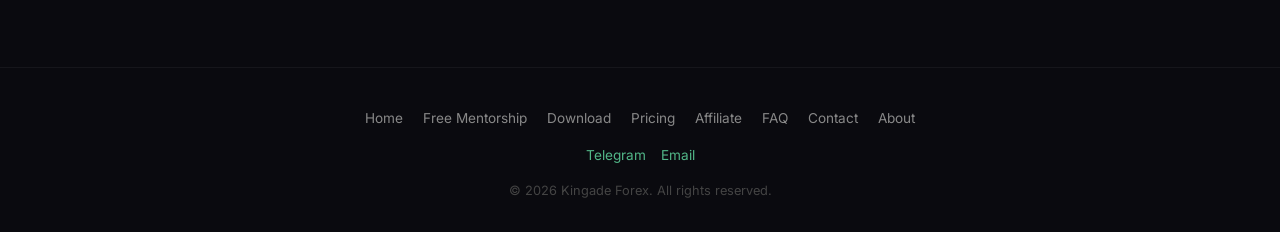
==== commit af450c55: "Add mentor photo to mentorship page" ====
--- a/mentorship.html
+++ b/mentorship.html
@@ -185,7 +185,7 @@
     <div class="section-title">MEET YOUR <span>MENTOR</span></div>
     <div class="section-sub">Guiding you with practical, no-fluff forex education.</div>
     <div class="mentor-card">
-        <div class="mentor-avatar">KA</div>
+        <div class="mentor-avatar" style="padding:0;overflow:hidden;"><img src="img/kingade.jpg" alt="King Ade - Forex Mentor" style="width:100%;height:100%;object-fit:cover;"></div>
         <h3>King Ade</h3>
         <div class="role">Forex Educator | Kingade</div>
         <p>Focused on teaching complete beginners how to trade with logic, proper risk management and discipline. The goal is to equip you with skills you can actually use, not just theory.</p>
